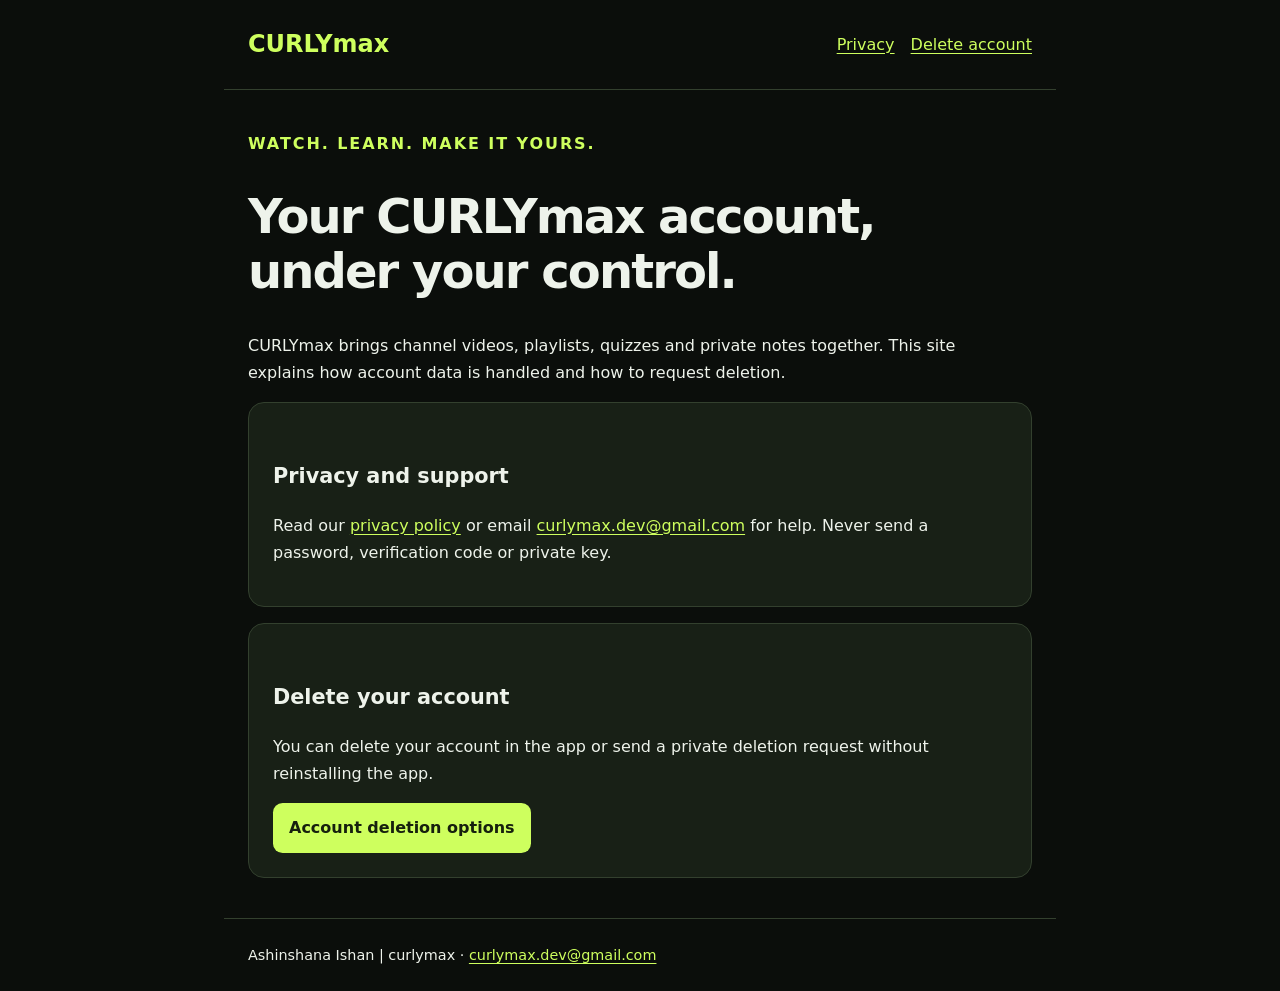
==== website/index.html @ c09c5204 "feat: Implement notification system with publish and read tracking - Added Deno configuration and lo" ====
<!doctype html><html lang="en"><head><meta charset="utf-8"><meta name="viewport" content="width=device-width, initial-scale=1"><meta name="description" content="CURLYmax privacy, support and account deletion."><title>Support · CURLYmax</title><link rel="stylesheet" href="style.css"></head><body><header><a class="brand" href="index.html">CURLYmax</a><nav aria-label="Main navigation"><a href="privacy.html">Privacy</a><a href="delete-account.html">Delete account</a></nav></header><main><p class="eyebrow">WATCH. LEARN. MAKE IT YOURS.</p><h1>Your CURLYmax account, under your control.</h1><p>CURLYmax brings channel videos, playlists, quizzes and private notes together. This site explains how account data is handled and how to request deletion.</p><div class="card"><h2>Privacy and support</h2><p>Read our <a href="privacy.html">privacy policy</a> or email <a href="mailto:curlymax.dev@gmail.com">curlymax.dev@gmail.com</a> for help. Never send a password, verification code or private key.</p></div><div class="card"><h2>Delete your account</h2><p>You can delete your account in the app or send a private deletion request without reinstalling the app.</p><a class="button" href="delete-account.html">Account deletion options</a></div></main><footer>Ashinshana Ishan | curlymax · <a href="mailto:curlymax.dev@gmail.com">curlymax.dev@gmail.com</a></footer></body></html>
---- website/style.css ----
*{box-sizing:border-box}body{margin:0;background:#0b0e0b;color:#eef3eb;font:1rem/1.7 system-ui,sans-serif}main,header,footer{max-width:52rem;margin:auto;padding:1.5rem}header{display:flex;flex-wrap:wrap;align-items:center;justify-content:space-between;gap:1rem;border-bottom:1px solid #33402e}a{color:#ceff5e;text-underline-offset:.2em}nav{display:flex;flex-wrap:wrap;gap:1rem}.brand{font-size:1.5rem;font-weight:800;text-decoration:none}h1{font-size:clamp(2rem,6vw,3rem);line-height:1.15;letter-spacing:-.04em}h2{font-size:1.3rem;margin-top:2rem}p,li{max-width:70ch}.eyebrow{color:#ceff5e;letter-spacing:.12em;font-weight:700}.card{background:#182016;border:1px solid #33402e;border-radius:1rem;padding:1.5rem;margin:1rem 0}.button{display:inline-block;background:#ceff5e;color:#16200e;border-radius:.6rem;padding:.7rem 1rem;font-weight:700;text-decoration:none}.muted{color:#b8c3b3}footer{border-top:1px solid #33402e;font-size:.9rem}a:focus-visible{outline:3px solid #ceff5e;outline-offset:5px}@media(max-width:35rem){main,header,footer{padding:1.2rem}}
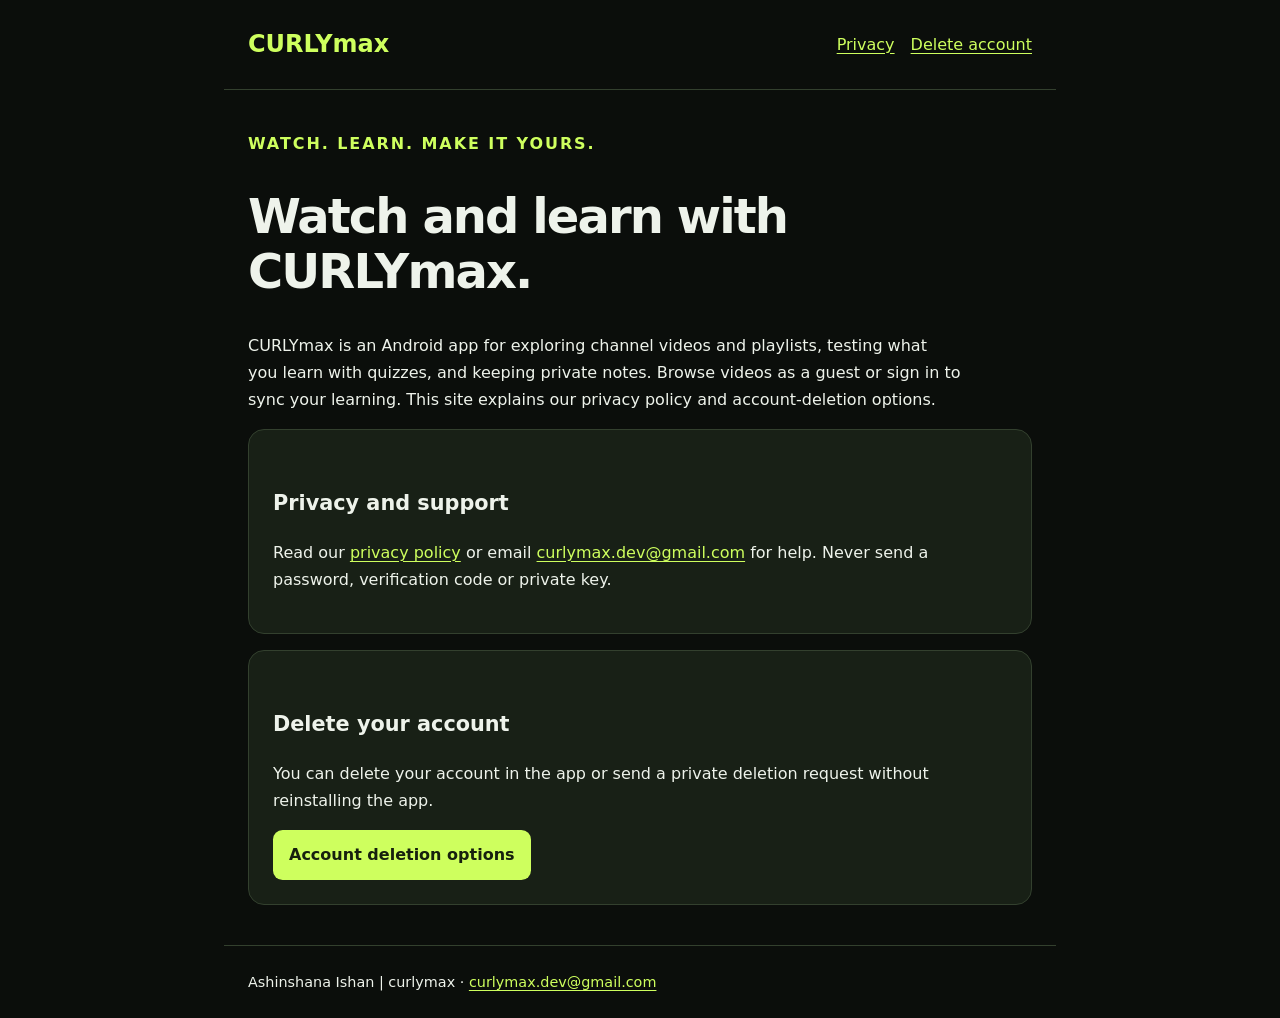
==== commit d654623d: "Clarify CURLYmax app identity on OAuth homepage" ====
--- a/website/index.html
+++ b/website/index.html
@@ -1 +1,10 @@
-<!doctype html><html lang="en"><head><meta charset="utf-8"><meta name="viewport" content="width=device-width, initial-scale=1"><meta name="description" content="CURLYmax privacy, support and account deletion."><title>Support · CURLYmax</title><link rel="stylesheet" href="style.css"></head><body><header><a class="brand" href="index.html">CURLYmax</a><nav aria-label="Main navigation"><a href="privacy.html">Privacy</a><a href="delete-account.html">Delete account</a></nav></header><main><p class="eyebrow">WATCH. LEARN. MAKE IT YOURS.</p><h1>Your CURLYmax account, under your control.</h1><p>CURLYmax brings channel videos, playlists, quizzes and private notes together. This site explains how account data is handled and how to request deletion.</p><div class="card"><h2>Privacy and support</h2><p>Read our <a href="privacy.html">privacy policy</a> or email <a href="mailto:curlymax.dev@gmail.com">curlymax.dev@gmail.com</a> for help. Never send a password, verification code or private key.</p></div><div class="card"><h2>Delete your account</h2><p>You can delete your account in the app or send a private deletion request without reinstalling the app.</p><a class="button" href="delete-account.html">Account deletion options</a></div></main><footer>Ashinshana Ishan | curlymax · <a href="mailto:curlymax.dev@gmail.com">curlymax.dev@gmail.com</a></footer></body></html>+<!doctype html><html lang="en"><head>
+<!-- Google tag (gtag.js) -->
+<script async src="https://www.googletagmanager.com/gtag/js?id=G-LHEX5KRY9N"></script>
+<script>
+  window.dataLayer = window.dataLayer || [];
+  function gtag(){dataLayer.push(arguments);}
+  gtag('js', new Date());
+  gtag('config', 'G-LHEX5KRY9N');
+</script>
+<meta charset="utf-8"><meta name="viewport" content="width=device-width, initial-scale=1"><meta name="description" content="CURLYmax brings YouTube videos, playlists, quizzes and private notes together in one Android app."><title>CURLYmax · Watch, learn and take notes</title><link rel="stylesheet" href="style.css"></head><body><header><a class="brand" href="index.html">CURLYmax</a><nav aria-label="Main navigation"><a href="privacy.html">Privacy</a><a href="delete-account.html">Delete account</a></nav></header><main><p class="eyebrow">WATCH. LEARN. MAKE IT YOURS.</p><h1>Watch and learn with CURLYmax.</h1><p>CURLYmax is an Android app for exploring channel videos and playlists, testing what you learn with quizzes, and keeping private notes. Browse videos as a guest or sign in to sync your learning. This site explains our privacy policy and account-deletion options.</p><div class="card"><h2>Privacy and support</h2><p>Read our <a href="privacy.html">privacy policy</a> or email <a href="mailto:curlymax.dev@gmail.com">curlymax.dev@gmail.com</a> for help. Never send a password, verification code or private key.</p></div><div class="card"><h2>Delete your account</h2><p>You can delete your account in the app or send a private deletion request without reinstalling the app.</p><a class="button" href="delete-account.html">Account deletion options</a></div></main><footer>Ashinshana Ishan | curlymax · <a href="mailto:curlymax.dev@gmail.com">curlymax.dev@gmail.com</a></footer></body></html>
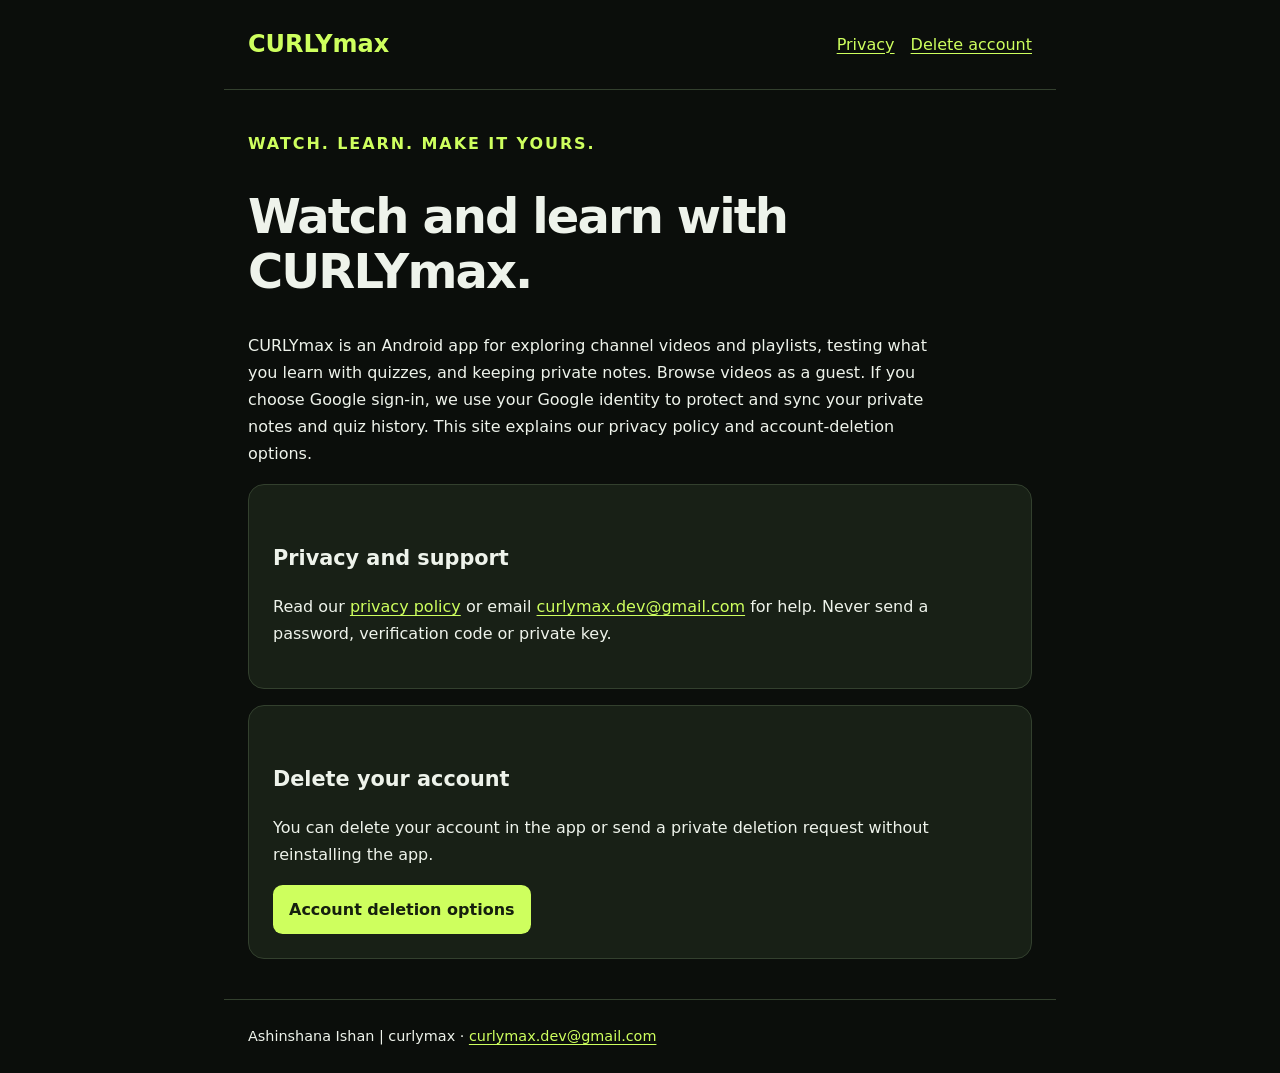
==== commit f1db79a6: "Explain Google sign-in purpose on CURLYmax homepage" ====
--- a/website/index.html
+++ b/website/index.html
@@ -7,4 +7,4 @@
   gtag('js', new Date());
   gtag('config', 'G-LHEX5KRY9N');
 </script>
-<meta charset="utf-8"><meta name="viewport" content="width=device-width, initial-scale=1"><meta name="description" content="CURLYmax brings YouTube videos, playlists, quizzes and private notes together in one Android app."><title>CURLYmax · Watch, learn and take notes</title><link rel="stylesheet" href="style.css"></head><body><header><a class="brand" href="index.html">CURLYmax</a><nav aria-label="Main navigation"><a href="privacy.html">Privacy</a><a href="delete-account.html">Delete account</a></nav></header><main><p class="eyebrow">WATCH. LEARN. MAKE IT YOURS.</p><h1>Watch and learn with CURLYmax.</h1><p>CURLYmax is an Android app for exploring channel videos and playlists, testing what you learn with quizzes, and keeping private notes. Browse videos as a guest or sign in to sync your learning. This site explains our privacy policy and account-deletion options.</p><div class="card"><h2>Privacy and support</h2><p>Read our <a href="privacy.html">privacy policy</a> or email <a href="mailto:curlymax.dev@gmail.com">curlymax.dev@gmail.com</a> for help. Never send a password, verification code or private key.</p></div><div class="card"><h2>Delete your account</h2><p>You can delete your account in the app or send a private deletion request without reinstalling the app.</p><a class="button" href="delete-account.html">Account deletion options</a></div></main><footer>Ashinshana Ishan | curlymax · <a href="mailto:curlymax.dev@gmail.com">curlymax.dev@gmail.com</a></footer></body></html>+<meta charset="utf-8"><meta name="viewport" content="width=device-width, initial-scale=1"><meta name="description" content="CURLYmax brings YouTube videos, playlists, quizzes and private notes together in one Android app."><title>CURLYmax · Watch, learn and take notes</title><link rel="stylesheet" href="style.css"></head><body><header><a class="brand" href="index.html">CURLYmax</a><nav aria-label="Main navigation"><a href="privacy.html">Privacy</a><a href="delete-account.html">Delete account</a></nav></header><main><p class="eyebrow">WATCH. LEARN. MAKE IT YOURS.</p><h1>Watch and learn with CURLYmax.</h1><p>CURLYmax is an Android app for exploring channel videos and playlists, testing what you learn with quizzes, and keeping private notes. Browse videos as a guest. If you choose Google sign-in, we use your Google identity to protect and sync your private notes and quiz history. This site explains our privacy policy and account-deletion options.</p><div class="card"><h2>Privacy and support</h2><p>Read our <a href="privacy.html">privacy policy</a> or email <a href="mailto:curlymax.dev@gmail.com">curlymax.dev@gmail.com</a> for help. Never send a password, verification code or private key.</p></div><div class="card"><h2>Delete your account</h2><p>You can delete your account in the app or send a private deletion request without reinstalling the app.</p><a class="button" href="delete-account.html">Account deletion options</a></div></main><footer>Ashinshana Ishan | curlymax · <a href="mailto:curlymax.dev@gmail.com">curlymax.dev@gmail.com</a></footer></body></html>
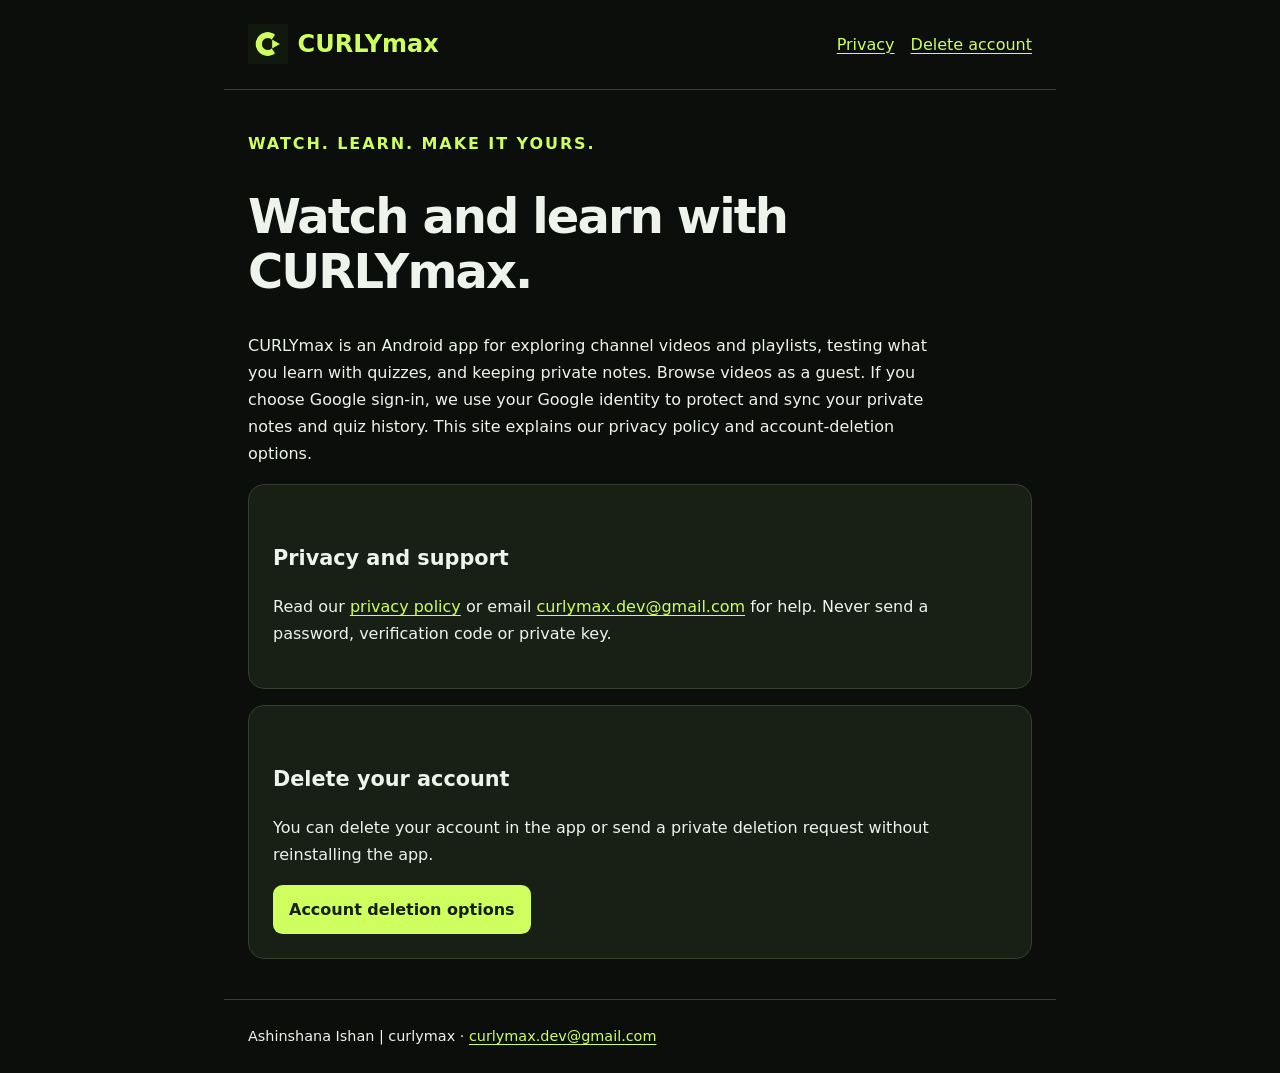
==== commit 50919638: "Use CURLYmax logo on policy site" ====
--- a/website/index.html
+++ b/website/index.html
@@ -7,4 +7,4 @@
   gtag('js', new Date());
   gtag('config', 'G-LHEX5KRY9N');
 </script>
-<meta charset="utf-8"><meta name="viewport" content="width=device-width, initial-scale=1"><meta name="description" content="CURLYmax brings YouTube videos, playlists, quizzes and private notes together in one Android app."><title>CURLYmax · Watch, learn and take notes</title><link rel="stylesheet" href="style.css"></head><body><header><a class="brand" href="index.html">CURLYmax</a><nav aria-label="Main navigation"><a href="privacy.html">Privacy</a><a href="delete-account.html">Delete account</a></nav></header><main><p class="eyebrow">WATCH. LEARN. MAKE IT YOURS.</p><h1>Watch and learn with CURLYmax.</h1><p>CURLYmax is an Android app for exploring channel videos and playlists, testing what you learn with quizzes, and keeping private notes. Browse videos as a guest. If you choose Google sign-in, we use your Google identity to protect and sync your private notes and quiz history. This site explains our privacy policy and account-deletion options.</p><div class="card"><h2>Privacy and support</h2><p>Read our <a href="privacy.html">privacy policy</a> or email <a href="mailto:curlymax.dev@gmail.com">curlymax.dev@gmail.com</a> for help. Never send a password, verification code or private key.</p></div><div class="card"><h2>Delete your account</h2><p>You can delete your account in the app or send a private deletion request without reinstalling the app.</p><a class="button" href="delete-account.html">Account deletion options</a></div></main><footer>Ashinshana Ishan | curlymax · <a href="mailto:curlymax.dev@gmail.com">curlymax.dev@gmail.com</a></footer></body></html>+<meta charset="utf-8"><meta name="viewport" content="width=device-width, initial-scale=1"><meta name="description" content="CURLYmax brings YouTube videos, playlists, quizzes and private notes together in one Android app."><title>CURLYmax · Watch, learn and take notes</title><link rel="icon" type="image/png" href="logo.png"><link rel="stylesheet" href="style.css"></head><body><header><a class="brand" href="index.html"><img src="logo.png" alt="" width="40" height="40">CURLYmax</a><nav aria-label="Main navigation"><a href="privacy.html">Privacy</a><a href="delete-account.html">Delete account</a></nav></header><main><p class="eyebrow">WATCH. LEARN. MAKE IT YOURS.</p><h1>Watch and learn with CURLYmax.</h1><p>CURLYmax is an Android app for exploring channel videos and playlists, testing what you learn with quizzes, and keeping private notes. Browse videos as a guest. If you choose Google sign-in, we use your Google identity to protect and sync your private notes and quiz history. This site explains our privacy policy and account-deletion options.</p><div class="card"><h2>Privacy and support</h2><p>Read our <a href="privacy.html">privacy policy</a> or email <a href="mailto:curlymax.dev@gmail.com">curlymax.dev@gmail.com</a> for help. Never send a password, verification code or private key.</p></div><div class="card"><h2>Delete your account</h2><p>You can delete your account in the app or send a private deletion request without reinstalling the app.</p><a class="button" href="delete-account.html">Account deletion options</a></div></main><footer>Ashinshana Ishan | curlymax · <a href="mailto:curlymax.dev@gmail.com">curlymax.dev@gmail.com</a></footer></body></html>
--- a/website/style.css
+++ b/website/style.css
@@ -1 +1 @@
-*{box-sizing:border-box}body{margin:0;background:#0b0e0b;color:#eef3eb;font:1rem/1.7 system-ui,sans-serif}main,header,footer{max-width:52rem;margin:auto;padding:1.5rem}header{display:flex;flex-wrap:wrap;align-items:center;justify-content:space-between;gap:1rem;border-bottom:1px solid #33402e}a{color:#ceff5e;text-underline-offset:.2em}nav{display:flex;flex-wrap:wrap;gap:1rem}.brand{font-size:1.5rem;font-weight:800;text-decoration:none}h1{font-size:clamp(2rem,6vw,3rem);line-height:1.15;letter-spacing:-.04em}h2{font-size:1.3rem;margin-top:2rem}p,li{max-width:70ch}.eyebrow{color:#ceff5e;letter-spacing:.12em;font-weight:700}.card{background:#182016;border:1px solid #33402e;border-radius:1rem;padding:1.5rem;margin:1rem 0}.button{display:inline-block;background:#ceff5e;color:#16200e;border-radius:.6rem;padding:.7rem 1rem;font-weight:700;text-decoration:none}.muted{color:#b8c3b3}footer{border-top:1px solid #33402e;font-size:.9rem}a:focus-visible{outline:3px solid #ceff5e;outline-offset:5px}@media(max-width:35rem){main,header,footer{padding:1.2rem}}+*{box-sizing:border-box}body{margin:0;background:#0b0e0b;color:#eef3eb;font:1rem/1.7 system-ui,sans-serif}main,header,footer{max-width:52rem;margin:auto;padding:1.5rem}header{display:flex;flex-wrap:wrap;align-items:center;justify-content:space-between;gap:1rem;border-bottom:1px solid #33402e}a{color:#ceff5e;text-underline-offset:.2em}nav{display:flex;flex-wrap:wrap;gap:1rem}.brand{display:inline-flex;align-items:center;gap:.6rem;font-size:1.5rem;font-weight:800;text-decoration:none}.brand img{width:2.5rem;height:2.5rem}h1{font-size:clamp(2rem,6vw,3rem);line-height:1.15;letter-spacing:-.04em}h2{font-size:1.3rem;margin-top:2rem}p,li{max-width:70ch}.eyebrow{color:#ceff5e;letter-spacing:.12em;font-weight:700}.card{background:#182016;border:1px solid #33402e;border-radius:1rem;padding:1.5rem;margin:1rem 0}.button{display:inline-block;background:#ceff5e;color:#16200e;border-radius:.6rem;padding:.7rem 1rem;font-weight:700;text-decoration:none}.muted{color:#b8c3b3}footer{border-top:1px solid #33402e;font-size:.9rem}a:focus-visible{outline:3px solid #ceff5e;outline-offset:5px}@media(max-width:35rem){main,header,footer{padding:1.2rem}}
